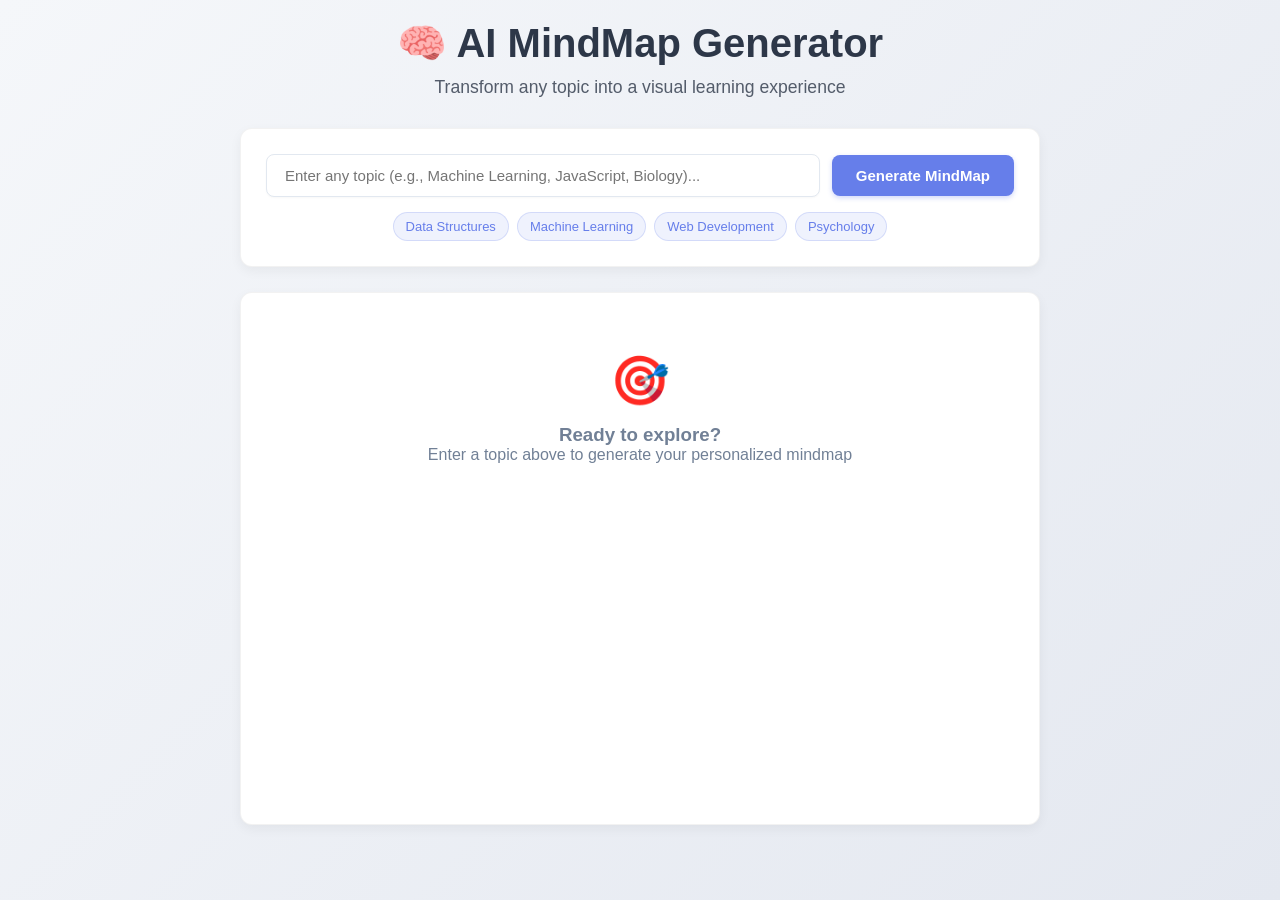
==== index.html @ 3cce8382 "default commit" ====
<!DOCTYPE html>
<html lang="en">
<head>
  
  <meta charset="UTF-8">
  <meta name="viewport" content="width=device-width, initial-scale=1.0">
  <title>AI MindMap Generator</title>
  <title>Pratik Date | Portfolio</title>
   <meta name="description" content="Official website of Pratik Date - showcasing projects, skills, and contact information.">
   <meta name="keywords" content="Pratik Date, Portfolio, Web Developer, Projects, Contact">
   <meta name="robots" content="index, follow">
   <meta name="author" content="Pratik Date">

  <link rel="stylesheet" href="style.css">
  <script src="https://d3js.org/d3.v7.min.js"></script>
  <script src="https://html2canvas.hertzen.com/dist/html2canvas.min.js"></script>
   <script src="script.js"></script>
  <meta name="google-site-verification" content="HMmuwfa1cDxRn2XttiLmvxPuq828xt9Ou_w1SPefj2E" />
</head>
<body>
  <div class="container">
    <div class="header">
      <h1>🧠 AI MindMap Generator</h1>
      <p>Transform any topic into a visual learning experience</p>
    </div>

    <div class="input-section">
      <div class="input-group">
        <input id="topicInput" type="text" placeholder="Enter any topic (e.g., Machine Learning, JavaScript, Biology)..." maxlength="100">
        <button class="btn btn-primary" onclick="generateMindMap()">
          <span id="generateText">Generate MindMap</span>
        </button>
      </div>
      
      <div class="suggestion-chips">
        <div class="chip" onclick="setTopic('Data Structures')">Data Structures</div>
        <div class="chip" onclick="setTopic('Machine Learning')">Machine Learning</div>
        <div class="chip" onclick="setTopic('Web Development')">Web Development</div>
        <div class="chip" onclick="setTopic('Psychology')">Psychology</div>
      </div>
    </div>

    <div class="mindmap-container">
      <div class="loading" id="loading">
        <div class="spinner"></div>
        <p>Generating your mindmap...</p>
      </div>
      
      <div class="empty-state" id="emptyState">
        <div style="font-size: 3rem; margin-bottom: 15px;">🎯</div>
        <h3>Ready to explore?</h3>
        <p>Enter a topic above to generate your personalized mindmap</p>
      </div>

      <div id="mindmap"></div>
      
      <div class="controls" id="controls" style="display: none;">
        <button class="btn btn-secondary" onclick="exportMindMap()">📥 Download PNG</button>
        <button class="btn btn-secondary" onclick="exportSVG()">📄 Download SVG</button>
        <button class="btn btn-secondary" onclick="toggleVideos()">🎥 Show All Videos</button>
      </div>
    </div>

    <div class="video-section" id="videoSection">
      <div class="video-header">
        <h2 id="videoSectionTitle">📺 Related Learning Videos</h2>
        <button class="close-btn" onclick="toggleVideos()">×</button>
      </div>
      <div class="video-grid" id="videoGrid"></div>
    </div>
  </div>

 
</body>
</html>
---- style.css ----
* {
      margin: 0;
      padding: 0;
      box-sizing: border-box;
    }

    body {
      font-family: 'Segoe UI', Tahoma, Geneva, Verdana, sans-serif;
      background: linear-gradient(135deg, #f5f7fa 0%, #e4e8f0 100%);
      min-height: 100vh;
      color: #333;
    }

    .container {
      max-width: 1200px;
      margin: 0 auto;
      padding: 20px;
    }

    .header {
      text-align: center;
      margin-bottom: 30px;
      color: #2d3748;
    }

    .header h1 {
      font-size: 2.5rem;
      font-weight: 700;
      margin-bottom: 10px;
    }

    .header p {
      font-size: 1.1rem;
      opacity: 0.8;
      margin-bottom: 20px;
    }

    .input-section {
      background: white;
      border-radius: 12px;
      padding: 25px;
      margin-bottom: 25px;
      box-shadow: 0 4px 12px rgba(0,0,0,0.05);
      border: 1px solid rgba(0,0,0,0.05);
      max-width: 800px;
      margin-left: auto;
      margin-right: auto;
    }

    .input-group {
      display: flex;
      gap: 12px;
      align-items: center;
      justify-content: center;
      flex-wrap: wrap;
    }

    #topicInput {
      flex: 1;
      min-width: 250px;
      padding: 12px 18px;
      border: 1px solid #e2e8f0;
      border-radius: 8px;
      font-size: 15px;
      outline: none;
      transition: all 0.2s ease;
      background: white;
      box-shadow: 0 1px 2px rgba(0,0,0,0.03);
    }

    #topicInput:focus {
      border-color: #667eea;
      box-shadow: 0 0 0 3px rgba(102, 126, 234, 0.1);
    }

    .btn {
      padding: 12px 24px;
      border: none;
      border-radius: 8px;
      font-size: 15px;
      font-weight: 600;
      cursor: pointer;
      transition: all 0.2s ease;
      position: relative;
      overflow: hidden;
    }

    .btn-primary {
      background: #667eea;
      color: white;
      box-shadow: 0 2px 5px rgba(102, 126, 234, 0.3);
    }

    .btn-primary:hover {
      background: #5a67d8;
      transform: translateY(-1px);
      box-shadow: 0 4px 8px rgba(102, 126, 234, 0.3);
    }

    .btn-secondary {
      background: #48bb78;
      color: white;
      box-shadow: 0 2px 5px rgba(72, 187, 120, 0.3);
    }

    .btn-secondary:hover {
      background: #38a169;
      transform: translateY(-1px);
      box-shadow: 0 4px 8px rgba(72, 187, 120, 0.3);
    }

    .btn:disabled {
      opacity: 0.6;
      cursor: not-allowed;
      transform: none !important;
    }

    .mindmap-container {
      background: white;
      border-radius: 12px;
      padding: 20px;
      box-shadow: 0 4px 12px rgba(0,0,0,0.05);
      border: 1px solid rgba(0,0,0,0.05);
      min-height: 300px;
      display: flex;
      flex-direction: column;
      align-items: center;
      max-width: 800px;
      margin-left: auto;
      margin-right: auto;
      position: relative;
      overflow: hidden;
    }

    .loading {
      display: none;
      text-align: center;
      padding: 30px;
    }

    .spinner {
      width: 40px;
      height: 40px;
      border: 3px solid #f3f3f3;
      border-top: 3px solid #667eea;
      border-radius: 50%;
      animation: spin 1s linear infinite;
      margin: 0 auto 15px;
    }

    @keyframes spin {
      0% { transform: rotate(0deg); }
      100% { transform: rotate(360deg); }
    }

    #mindmap {
      width: 100%;
      height: 100%;
      min-height: 300px;
      display: flex;
      justify-content: center;
      align-items: center;
    }

    .mindmap-svg {
      border-radius: 8px;
      background: white;
      overflow: visible;
      max-width: 100%;
    }

    .node rect {
      filter: drop-shadow(1px 1px 3px rgba(0,0,0,0.1));
      transition: all 0.2s ease;
    }

    .node rect:hover {
      filter: drop-shadow(2px 2px 5px rgba(0,0,0,0.15));
    }

    .node text {
      font-size: 13px;
      font-weight: 600;
      fill: #333;
      pointer-events: none;
    }

    .central-node rect {
      fill: #667eea;
    }

    .subtopic-node rect {
      fill: #48bb78;
    }

    .link {
      stroke: #667eea;
      stroke-width: 2;
      opacity: 0.6;
      fill: none;
    }

    .controls {
      display: flex;
      gap: 10px;
      margin-top: 15px;
      flex-wrap: wrap;
      justify-content: center;
    }

    .video-section {
      margin-top: 30px;
      display: none;
      max-width: 800px;
      margin-left: auto;
      margin-right: auto;
    }

    .video-grid {
      display: grid;
      grid-template-columns: repeat(auto-fit, minmax(250px, 1fr));
      gap: 15px;
      margin-top: 15px;
    }

    .video-card {
      background: white;
      border-radius: 8px;
      overflow: hidden;
      box-shadow: 0 2px 8px rgba(0,0,0,0.05);
      transition: transform 0.2s ease;
      border: 1px solid rgba(0,0,0,0.05);
    }

    .video-card:hover {
      transform: translateY(-3px);
      box-shadow: 0 4px 12px rgba(0,0,0,0.1);
    }

    .video-card h3 {
      padding: 12px;
      background: #667eea;
      color: white;
      margin: 0;
      font-size: 1rem;
    }

    .video-card iframe {
      width: 100%;
      height: 180px;
      border: none;
    }

    .empty-state {
      text-align: center;
      padding: 40px 20px;
      color: #718096;
    }

    .empty-state i {
      font-size: 3rem;
      margin-bottom: 15px;
      color: #cbd5e0;
    }

    .suggestion-chips {
      display: flex;
      gap: 8px;
      flex-wrap: wrap;
      justify-content: center;
      margin-top: 15px;
    }

    .chip {
      background: rgba(102, 126, 234, 0.1);
      color: #667eea;
      padding: 6px 12px;
      border-radius: 20px;
      font-size: 13px;
      cursor: pointer;
      transition: all 0.2s ease;
      border: 1px solid rgba(102, 126, 234, 0.2);
    }

    .chip:hover {
      background: rgba(102, 126, 234, 0.2);
      transform: translateY(-1px);
    }

    .video-header {
      display: flex;
      justify-content: space-between;
      align-items: center;
      margin-bottom: 15px;
    }

    .video-header h2 {
      color: #2d3748;
      margin: 0;
    }

    .close-btn {
      background: #e53e3e;
      color: white;
      border: none;
      border-radius: 50%;
      width: 30px;
      height: 30px;
      display: flex;
      align-items: center;
      justify-content: center;
      cursor: pointer;
      transition: all 0.2s ease;
    }

    .close-btn:hover {
      background: #c53030;
      transform: scale(1.1);
    }

    @media (max-width: 768px) {
      .header h1 {
        font-size: 1.8rem;
      }
      
      .input-group {
        flex-direction: column;
        align-items: stretch;
      }
      
      #topicInput {
        min-width: auto;
      }
      
      .mindmap-container {
        padding: 15px;
      }
      
      .btn {
        width: 100%;
      }
    }
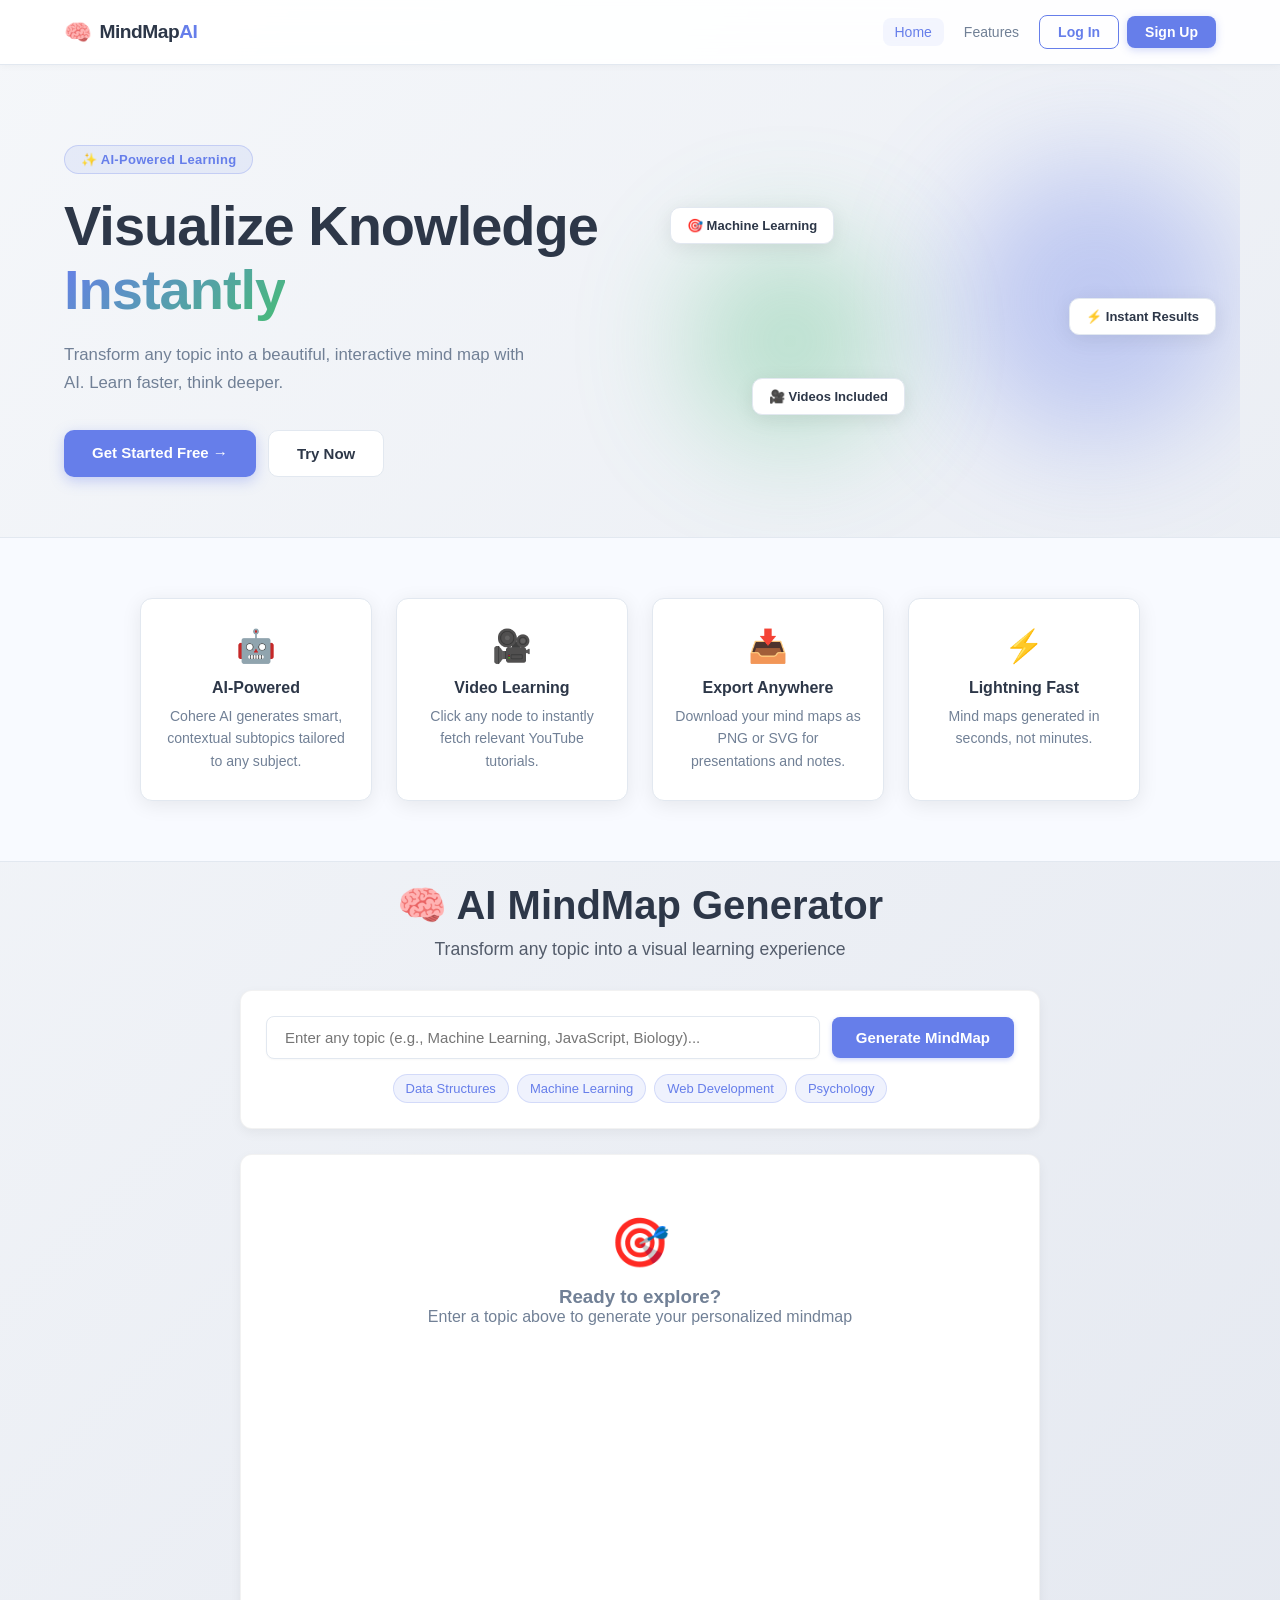
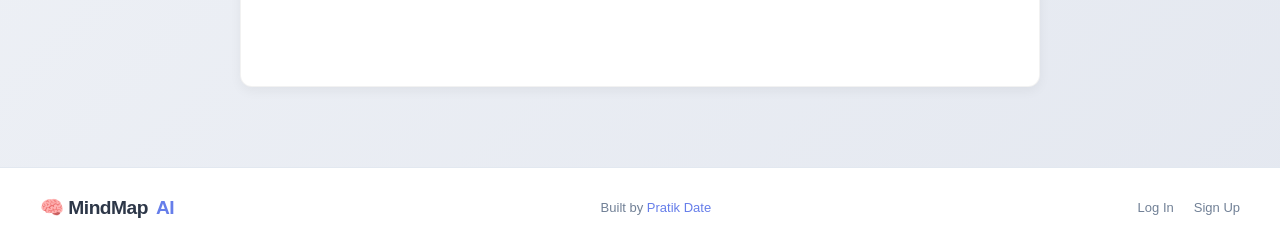
==== commit 8801e593: "update" ====
--- a/index.html
+++ b/index.html
@@ -1,24 +1,95 @@
 <!DOCTYPE html>
 <html lang="en">
 <head>
-  
   <meta charset="UTF-8">
   <meta name="viewport" content="width=device-width, initial-scale=1.0">
   <title>AI MindMap Generator</title>
-  <title>Pratik Date | Portfolio</title>
-   <meta name="description" content="Official website of Pratik Date - showcasing projects, skills, and contact information.">
-   <meta name="keywords" content="Pratik Date, Portfolio, Web Developer, Projects, Contact">
-   <meta name="robots" content="index, follow">
-   <meta name="author" content="Pratik Date">
-
+  <meta name="description" content="Official website of Pratik Date - showcasing projects, skills, and contact information.">
+  <meta name="keywords" content="Pratik Date, Portfolio, Web Developer, Projects, Contact">
+  <meta name="robots" content="index, follow">
+  <meta name="author" content="Pratik Date">
   <link rel="stylesheet" href="style.css">
+  <link rel="stylesheet" href="auth.css">
   <script src="https://d3js.org/d3.v7.min.js"></script>
   <script src="https://html2canvas.hertzen.com/dist/html2canvas.min.js"></script>
-   <script src="script.js"></script>
+  <script src="script.js" defer></script>
   <meta name="google-site-verification" content="HMmuwfa1cDxRn2XttiLmvxPuq828xt9Ou_w1SPefj2E" />
 </head>
 <body>
-  <div class="container">
+
+  <!-- NAVBAR -->
+  <nav class="navbar">
+    <div class="nav-inner">
+      <a href="index.html" class="nav-brand">
+        <span class="brand-icon">🧠</span>
+        <span class="brand-name">MindMap<span class="brand-accent">AI</span></span>
+      </a>
+      <div class="nav-links">
+        <a href="index.html" class="nav-link active">Home</a>
+        <a href="#features" class="nav-link">Features</a>
+        <a href="login.html" class="nav-btn nav-btn-outline">Log In</a>
+        <a href="register.html" class="nav-btn nav-btn-filled">Sign Up</a>
+      </div>
+      <button class="nav-hamburger" onclick="toggleMobileMenu()" aria-label="Menu">
+        <span></span><span></span><span></span>
+      </button>
+    </div>
+    <div class="nav-mobile" id="mobileMenu">
+      <a href="index.html" class="nav-link active">Home</a>
+      <a href="#features" class="nav-link">Features</a>
+      <a href="login.html" class="nav-btn nav-btn-outline">Log In</a>
+      <a href="register.html" class="nav-btn nav-btn-filled">Sign Up</a>
+    </div>
+  </nav>
+
+  <!-- HERO SECTION -->
+  <section class="hero-section">
+    <div class="hero-content">
+      <div class="hero-badge">✨ AI-Powered Learning</div>
+      <h1 class="hero-title">Visualize Knowledge<br><span class="hero-gradient">Instantly</span></h1>
+      <p class="hero-subtitle">Transform any topic into a beautiful, interactive mind map with AI. Learn faster, think deeper.</p>
+      <div class="hero-cta">
+        <a href="register.html" class="cta-primary">Get Started Free →</a>
+        <a href="#app" class="cta-secondary">Try Now</a>
+      </div>
+    </div>
+    <div class="hero-visual">
+      <div class="hero-orb hero-orb-1"></div>
+      <div class="hero-orb hero-orb-2"></div>
+      <div class="floating-card fc-1">🎯 Machine Learning</div>
+      <div class="floating-card fc-2">⚡ Instant Results</div>
+      <div class="floating-card fc-3">🎥 Videos Included</div>
+    </div>
+  </section>
+
+  <!-- FEATURES -->
+  <section class="features-section" id="features">
+    <div class="features-grid">
+      <div class="feature-card">
+        <div class="feature-icon">🤖</div>
+        <h3>AI-Powered</h3>
+        <p>Cohere AI generates smart, contextual subtopics tailored to any subject.</p>
+      </div>
+      <div class="feature-card">
+        <div class="feature-icon">🎥</div>
+        <h3>Video Learning</h3>
+        <p>Click any node to instantly fetch relevant YouTube tutorials.</p>
+      </div>
+      <div class="feature-card">
+        <div class="feature-icon">📥</div>
+        <h3>Export Anywhere</h3>
+        <p>Download your mind maps as PNG or SVG for presentations and notes.</p>
+      </div>
+      <div class="feature-card">
+        <div class="feature-icon">⚡</div>
+        <h3>Lightning Fast</h3>
+        <p>Mind maps generated in seconds, not minutes.</p>
+      </div>
+    </div>
+  </section>
+
+  <!-- APP SECTION -->
+  <div class="container" id="app">
     <div class="header">
       <h1>🧠 AI MindMap Generator</h1>
       <p>Transform any topic into a visual learning experience</p>
@@ -70,6 +141,22 @@
     </div>
   </div>
 
- 
+  <!-- FOOTER -->
+  <footer class="site-footer">
+    <div class="footer-inner">
+      <span class="nav-brand" style="text-decoration:none;">🧠 MindMap<span class="brand-accent">AI</span></span>
+      <p>Built by <a href="https://pratikdate.netlify.app" target="_blank">Pratik Date</a></p>
+      <div class="footer-links">
+        <a href="login.html">Log In</a>
+        <a href="register.html">Sign Up</a>
+      </div>
+    </div>
+  </footer>
+
+  <script>
+    function toggleMobileMenu() {
+      document.getElementById('mobileMenu').classList.toggle('open');
+    }
+  </script>
 </body>
-</html>+</html>
--- a/auth.css
+++ b/auth.css
@@ -0,0 +1,626 @@
+/* ============================================
+   auth.css — Navbar, Hero, Auth Pages, Footer
+   ============================================ */
+
+/* ---- CSS Variables ---- */
+:root {
+  --primary: #667eea;
+  --primary-dark: #5a67d8;
+  --green: #48bb78;
+  --green-dark: #38a169;
+  --text: #2d3748;
+  --text-light: #718096;
+  --border: #e2e8f0;
+  --radius: 12px;
+  --shadow: 0 4px 20px rgba(0,0,0,0.08);
+  --nav-height: 64px;
+}
+
+/* ============================================
+   NAVBAR
+   ============================================ */
+.navbar {
+  position: sticky;
+  top: 0;
+  z-index: 100;
+  background: rgba(255,255,255,0.92);
+  backdrop-filter: blur(14px);
+  -webkit-backdrop-filter: blur(14px);
+  border-bottom: 1px solid var(--border);
+  box-shadow: 0 1px 8px rgba(0,0,0,0.04);
+}
+
+.nav-inner {
+  max-width: 1200px;
+  margin: 0 auto;
+  padding: 0 24px;
+  height: var(--nav-height);
+  display: flex;
+  align-items: center;
+  justify-content: space-between;
+  gap: 16px;
+}
+
+.nav-brand {
+  display: flex;
+  align-items: center;
+  gap: 8px;
+  text-decoration: none;
+  font-weight: 800;
+  font-size: 1.2rem;
+  color: var(--text);
+  letter-spacing: -0.5px;
+}
+
+.brand-icon { font-size: 1.4rem; }
+.brand-accent { color: var(--primary); }
+
+.nav-links {
+  display: flex;
+  align-items: center;
+  gap: 8px;
+}
+
+.nav-link {
+  text-decoration: none;
+  color: var(--text-light);
+  font-size: 14px;
+  font-weight: 500;
+  padding: 6px 12px;
+  border-radius: 8px;
+  transition: color 0.2s, background 0.2s;
+}
+
+.nav-link:hover,
+.nav-link.active { color: var(--primary); background: rgba(102,126,234,0.07); }
+
+.nav-btn {
+  text-decoration: none;
+  font-size: 14px;
+  font-weight: 600;
+  padding: 8px 18px;
+  border-radius: 8px;
+  transition: all 0.2s;
+  cursor: pointer;
+  border: none;
+}
+
+.nav-btn-outline {
+  border: 1.5px solid var(--primary);
+  color: var(--primary);
+  background: transparent;
+}
+.nav-btn-outline:hover { background: rgba(102,126,234,0.08); }
+
+.nav-btn-filled {
+  background: var(--primary);
+  color: #fff;
+  box-shadow: 0 2px 8px rgba(102,126,234,0.3);
+}
+.nav-btn-filled:hover {
+  background: var(--primary-dark);
+  transform: translateY(-1px);
+  box-shadow: 0 4px 12px rgba(102,126,234,0.35);
+}
+
+.active-nav { ring: 2px solid var(--primary); }
+
+/* Hamburger */
+.nav-hamburger {
+  display: none;
+  flex-direction: column;
+  gap: 5px;
+  background: none;
+  border: none;
+  cursor: pointer;
+  padding: 6px;
+}
+.nav-hamburger span {
+  display: block;
+  width: 22px;
+  height: 2px;
+  background: var(--text);
+  border-radius: 2px;
+  transition: all 0.2s;
+}
+
+/* Mobile nav */
+.nav-mobile {
+  display: none;
+  flex-direction: column;
+  gap: 6px;
+  padding: 16px 24px;
+  background: #fff;
+  border-top: 1px solid var(--border);
+}
+.nav-mobile.open { display: flex; }
+.nav-mobile .nav-btn { text-align: center; }
+
+@media (max-width: 640px) {
+  .nav-links { display: none; }
+  .nav-hamburger { display: flex; }
+}
+
+/* ============================================
+   HERO SECTION
+   ============================================ */
+.hero-section {
+  max-width: 1200px;
+  margin: 0 auto;
+  padding: 80px 24px 60px;
+  display: flex;
+  align-items: center;
+  gap: 60px;
+  position: relative;
+  overflow: hidden;
+}
+
+.hero-content { flex: 1; }
+
+.hero-badge {
+  display: inline-block;
+  background: rgba(102,126,234,0.1);
+  color: var(--primary);
+  border: 1px solid rgba(102,126,234,0.25);
+  border-radius: 20px;
+  padding: 6px 16px;
+  font-size: 13px;
+  font-weight: 600;
+  margin-bottom: 20px;
+  letter-spacing: 0.3px;
+}
+
+.hero-title {
+  font-size: clamp(2rem, 5vw, 3.5rem);
+  font-weight: 800;
+  color: var(--text);
+  line-height: 1.15;
+  margin-bottom: 18px;
+  letter-spacing: -1px;
+}
+
+.hero-gradient {
+  background: linear-gradient(135deg, var(--primary), var(--green));
+  -webkit-background-clip: text;
+  -webkit-text-fill-color: transparent;
+  background-clip: text;
+}
+
+.hero-subtitle {
+  font-size: 1.05rem;
+  color: var(--text-light);
+  line-height: 1.7;
+  max-width: 480px;
+  margin-bottom: 32px;
+}
+
+.hero-cta {
+  display: flex;
+  gap: 12px;
+  flex-wrap: wrap;
+}
+
+.cta-primary {
+  display: inline-block;
+  background: var(--primary);
+  color: #fff;
+  text-decoration: none;
+  font-weight: 700;
+  padding: 14px 28px;
+  border-radius: 10px;
+  font-size: 15px;
+  box-shadow: 0 4px 14px rgba(102,126,234,0.35);
+  transition: all 0.2s;
+}
+.cta-primary:hover {
+  background: var(--primary-dark);
+  transform: translateY(-2px);
+  box-shadow: 0 6px 18px rgba(102,126,234,0.4);
+}
+
+.cta-secondary {
+  display: inline-block;
+  color: var(--text);
+  text-decoration: none;
+  font-weight: 600;
+  padding: 14px 28px;
+  border-radius: 10px;
+  font-size: 15px;
+  border: 1.5px solid var(--border);
+  background: #fff;
+  transition: all 0.2s;
+}
+.cta-secondary:hover { border-color: var(--primary); color: var(--primary); }
+
+/* Hero visual */
+.hero-visual {
+  flex: 1;
+  position: relative;
+  min-height: 260px;
+  display: flex;
+  align-items: center;
+  justify-content: center;
+}
+
+.hero-orb {
+  position: absolute;
+  border-radius: 50%;
+  filter: blur(60px);
+  opacity: 0.35;
+  pointer-events: none;
+}
+.hero-orb-1 {
+  width: 280px; height: 280px;
+  background: var(--primary);
+  top: -20px; right: -20px;
+  animation: pulse 4s ease-in-out infinite alternate;
+}
+.hero-orb-2 {
+  width: 200px; height: 200px;
+  background: var(--green);
+  bottom: 0; left: 20px;
+  animation: pulse 4s ease-in-out 1s infinite alternate;
+}
+
+@keyframes pulse {
+  from { transform: scale(1); opacity: 0.3; }
+  to   { transform: scale(1.12); opacity: 0.45; }
+}
+
+.floating-card {
+  position: absolute;
+  background: #fff;
+  border: 1px solid var(--border);
+  border-radius: 10px;
+  padding: 10px 16px;
+  font-size: 13px;
+  font-weight: 600;
+  color: var(--text);
+  box-shadow: var(--shadow);
+  animation: float 3s ease-in-out infinite alternate;
+}
+.fc-1 { top: 10%; left: 0; animation-delay: 0s; }
+.fc-2 { top: 45%; right: 0; animation-delay: 0.8s; }
+.fc-3 { bottom: 10%; left: 15%; animation-delay: 1.4s; }
+
+@keyframes float {
+  from { transform: translateY(0px); }
+  to   { transform: translateY(-10px); }
+}
+
+@media (max-width: 768px) {
+  .hero-section { flex-direction: column; padding: 48px 20px 40px; gap: 40px; }
+  .hero-visual { min-height: 180px; width: 100%; }
+}
+
+/* ============================================
+   FEATURES SECTION
+   ============================================ */
+.features-section {
+  background: #f8faff;
+  border-top: 1px solid var(--border);
+  border-bottom: 1px solid var(--border);
+  padding: 60px 24px;
+}
+
+.features-grid {
+  max-width: 1000px;
+  margin: 0 auto;
+  display: grid;
+  grid-template-columns: repeat(auto-fit, minmax(200px, 1fr));
+  gap: 24px;
+}
+
+.feature-card {
+  background: #fff;
+  border-radius: var(--radius);
+  padding: 28px 22px;
+  border: 1px solid var(--border);
+  box-shadow: var(--shadow);
+  text-align: center;
+  transition: transform 0.2s, box-shadow 0.2s;
+}
+.feature-card:hover {
+  transform: translateY(-4px);
+  box-shadow: 0 8px 28px rgba(0,0,0,0.1);
+}
+
+.feature-icon { font-size: 2rem; margin-bottom: 14px; }
+.feature-card h3 { font-size: 1rem; font-weight: 700; color: var(--text); margin-bottom: 8px; }
+.feature-card p { font-size: 0.88rem; color: var(--text-light); line-height: 1.6; }
+
+/* ============================================
+   FOOTER
+   ============================================ */
+.site-footer {
+  background: #fff;
+  border-top: 1px solid var(--border);
+  padding: 28px 24px;
+  margin-top: 60px;
+}
+.footer-inner {
+  max-width: 1200px;
+  margin: 0 auto;
+  display: flex;
+  align-items: center;
+  justify-content: space-between;
+  flex-wrap: wrap;
+  gap: 12px;
+}
+.footer-inner p { color: var(--text-light); font-size: 13px; }
+.footer-inner a { color: var(--primary); text-decoration: none; }
+.footer-links { display: flex; gap: 20px; }
+.footer-links a { color: var(--text-light); font-size: 13px; text-decoration: none; transition: color 0.2s; }
+.footer-links a:hover { color: var(--primary); }
+
+/* ============================================
+   AUTH PAGES (Login & Register)
+   ============================================ */
+.auth-body {
+  background: linear-gradient(135deg, #f5f7fa 0%, #e4e8f0 100%);
+  min-height: 100vh;
+}
+
+.auth-main {
+  display: flex;
+  align-items: center;
+  justify-content: center;
+  padding: 48px 16px;
+  min-height: calc(100vh - var(--nav-height));
+}
+
+.auth-card {
+  display: flex;
+  max-width: 900px;
+  width: 100%;
+  background: #fff;
+  border-radius: 20px;
+  overflow: hidden;
+  box-shadow: 0 12px 48px rgba(0,0,0,0.12);
+  border: 1px solid var(--border);
+}
+
+/* Left Panel */
+.auth-card-left {
+  flex: 0 0 320px;
+  background: linear-gradient(145deg, var(--primary) 0%, var(--primary-dark) 100%);
+  padding: 48px 36px;
+  color: #fff;
+  position: relative;
+  overflow: hidden;
+  display: flex;
+  align-items: center;
+}
+
+.auth-left-content { position: relative; z-index: 2; }
+.auth-left-icon { font-size: 3rem; margin-bottom: 20px; display: block; }
+
+.auth-card-left h2 {
+  font-size: 1.6rem;
+  font-weight: 800;
+  margin-bottom: 12px;
+  line-height: 1.2;
+}
+
+.auth-card-left p {
+  font-size: 0.9rem;
+  opacity: 0.85;
+  line-height: 1.65;
+  margin-bottom: 24px;
+}
+
+.auth-perks { list-style: none; display: flex; flex-direction: column; gap: 10px; }
+.auth-perks li { font-size: 0.88rem; opacity: 0.9; }
+
+/* Decorative orbs on left */
+.auth-left-orb {
+  position: absolute;
+  border-radius: 50%;
+  background: rgba(255,255,255,0.12);
+  pointer-events: none;
+}
+.auth-orb-1 { width: 200px; height: 200px; bottom: -60px; right: -60px; }
+.auth-orb-2 { width: 120px; height: 120px; top: -30px; right: 20px; }
+
+/* Right Panel */
+.auth-card-right {
+  flex: 1;
+  padding: 48px 44px;
+  display: flex;
+  flex-direction: column;
+  justify-content: center;
+}
+
+.auth-form-header { margin-bottom: 28px; }
+.auth-form-header h1 {
+  font-size: 1.75rem;
+  font-weight: 800;
+  color: var(--text);
+  margin-bottom: 6px;
+}
+.auth-form-header p { color: var(--text-light); font-size: 14px; }
+.auth-form-header a { color: var(--primary); font-weight: 600; text-decoration: none; }
+.auth-form-header a:hover { text-decoration: underline; }
+
+/* Form */
+.auth-form { display: flex; flex-direction: column; gap: 18px; }
+
+.form-row { display: grid; grid-template-columns: 1fr 1fr; gap: 16px; }
+
+.form-group { display: flex; flex-direction: column; gap: 6px; }
+.form-group label {
+  font-size: 13px;
+  font-weight: 600;
+  color: var(--text);
+  display: flex;
+  justify-content: space-between;
+  align-items: center;
+}
+
+.form-link-right { color: var(--primary); font-weight: 500; text-decoration: none; font-size: 12px; }
+.form-link-right:hover { text-decoration: underline; }
+.form-link { color: var(--primary); text-decoration: none; font-weight: 600; }
+
+.input-wrap {
+  position: relative;
+  display: flex;
+  align-items: center;
+}
+
+.input-wrap .input-icon {
+  position: absolute;
+  left: 12px;
+  font-size: 15px;
+  pointer-events: none;
+}
+
+.input-wrap input {
+  width: 100%;
+  padding: 11px 40px 11px 38px;
+  border: 1.5px solid var(--border);
+  border-radius: 9px;
+  font-size: 14px;
+  background: #fafafa;
+  color: var(--text);
+  transition: border-color 0.2s, box-shadow 0.2s;
+  outline: none;
+}
+
+.input-wrap input:focus {
+  border-color: var(--primary);
+  background: #fff;
+  box-shadow: 0 0 0 3px rgba(102,126,234,0.1);
+}
+
+.toggle-password {
+  position: absolute;
+  right: 10px;
+  background: none;
+  border: none;
+  cursor: pointer;
+  font-size: 15px;
+  padding: 4px;
+  opacity: 0.6;
+  transition: opacity 0.2s;
+}
+.toggle-password:hover { opacity: 1; }
+
+/* Password strength */
+.password-strength {
+  height: 4px;
+  background: #eee;
+  border-radius: 4px;
+  overflow: hidden;
+  margin-top: 6px;
+}
+.strength-fill {
+  height: 100%;
+  width: 0%;
+  border-radius: 4px;
+  transition: width 0.35s, background 0.35s;
+}
+.strength-label { font-size: 11px; font-weight: 600; margin-top: 3px; }
+
+/* Checkbox */
+.form-check { display: flex; align-items: flex-start; gap: 10px; }
+.form-check input[type="checkbox"] {
+  width: 16px; height: 16px;
+  margin-top: 2px;
+  accent-color: var(--primary);
+  flex-shrink: 0;
+}
+.form-check label { font-size: 13px; color: var(--text-light); line-height: 1.4; cursor: pointer; }
+
+/* Submit button */
+.auth-submit-btn {
+  width: 100%;
+  padding: 13px;
+  background: var(--primary);
+  color: #fff;
+  border: none;
+  border-radius: 9px;
+  font-size: 15px;
+  font-weight: 700;
+  cursor: pointer;
+  transition: all 0.2s;
+  display: flex;
+  align-items: center;
+  justify-content: center;
+  gap: 8px;
+  box-shadow: 0 4px 12px rgba(102,126,234,0.3);
+}
+.auth-submit-btn:hover:not(:disabled) {
+  background: var(--primary-dark);
+  transform: translateY(-1px);
+  box-shadow: 0 6px 16px rgba(102,126,234,0.38);
+}
+.auth-submit-btn:disabled { opacity: 0.7; cursor: not-allowed; }
+
+/* Spinner inside button */
+.btn-spinner {
+  display: inline-block;
+  width: 16px; height: 16px;
+  border: 2px solid rgba(255,255,255,0.4);
+  border-top-color: #fff;
+  border-radius: 50%;
+  animation: spin 0.8s linear infinite;
+}
+
+/* Divider */
+.auth-divider {
+  display: flex;
+  align-items: center;
+  gap: 12px;
+  color: var(--text-light);
+  font-size: 12px;
+}
+.auth-divider::before,
+.auth-divider::after {
+  content: '';
+  flex: 1;
+  height: 1px;
+  background: var(--border);
+}
+
+/* Social buttons */
+.social-btns { display: grid; grid-template-columns: 1fr 1fr; gap: 10px; }
+.social-btn {
+  display: flex;
+  align-items: center;
+  justify-content: center;
+  gap: 8px;
+  padding: 10px;
+  border: 1.5px solid var(--border);
+  border-radius: 9px;
+  background: #fff;
+  color: var(--text);
+  font-size: 13px;
+  font-weight: 600;
+  cursor: pointer;
+  transition: all 0.2s;
+}
+.social-btn:hover {
+  border-color: var(--primary);
+  background: rgba(102,126,234,0.04);
+  transform: translateY(-1px);
+}
+
+/* Auth message */
+.auth-message {
+  margin-top: 14px;
+  padding: 12px 16px;
+  border-radius: 9px;
+  font-size: 14px;
+  font-weight: 500;
+}
+.auth-message.success { background: #f0fff4; color: #276749; border: 1px solid #c6f6d5; }
+.auth-message.error   { background: #fff5f5; color: #9b2c2c; border: 1px solid #fed7d7; }
+
+/* ---- Responsive Auth Card ---- */
+@media (max-width: 700px) {
+  .auth-card { flex-direction: column; }
+  .auth-card-left { flex: none; padding: 32px 24px; }
+  .auth-card-right { padding: 32px 24px; }
+  .form-row { grid-template-columns: 1fr; }
+  .social-btns { grid-template-columns: 1fr; }
+}
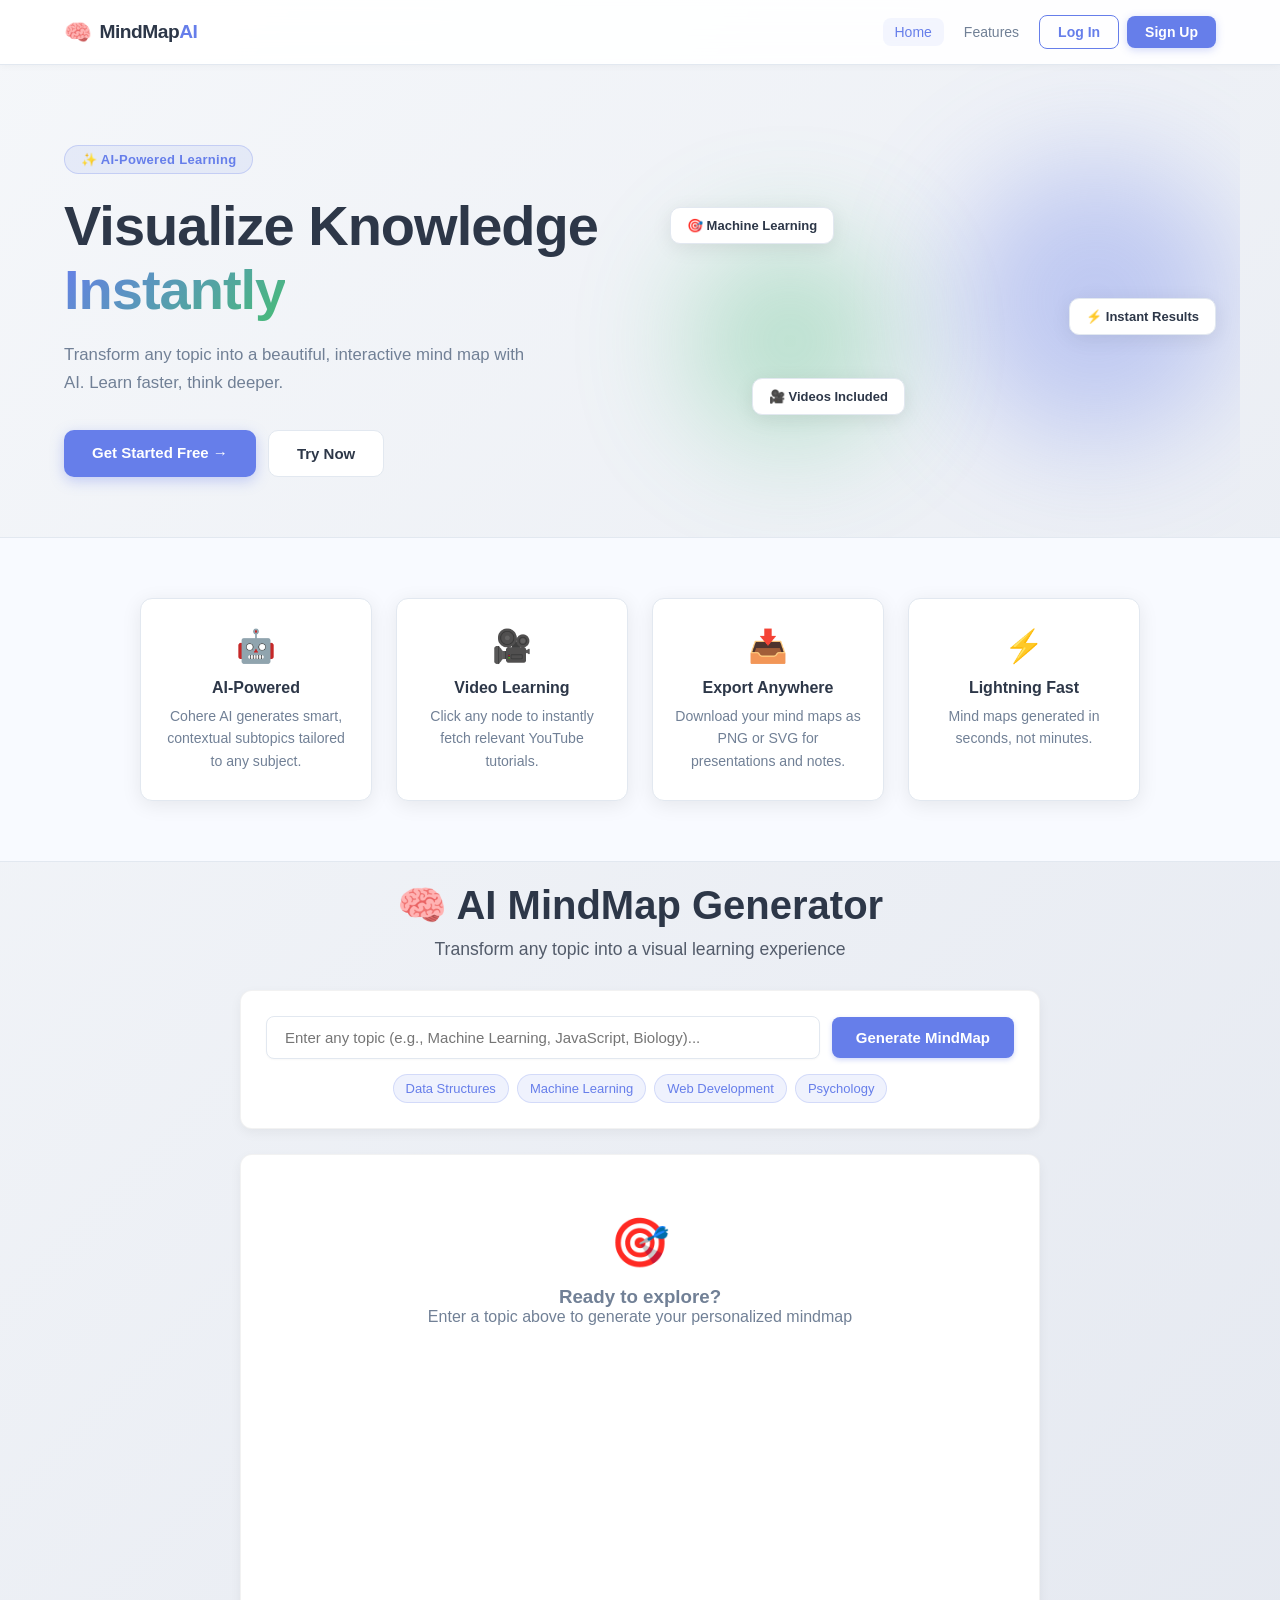
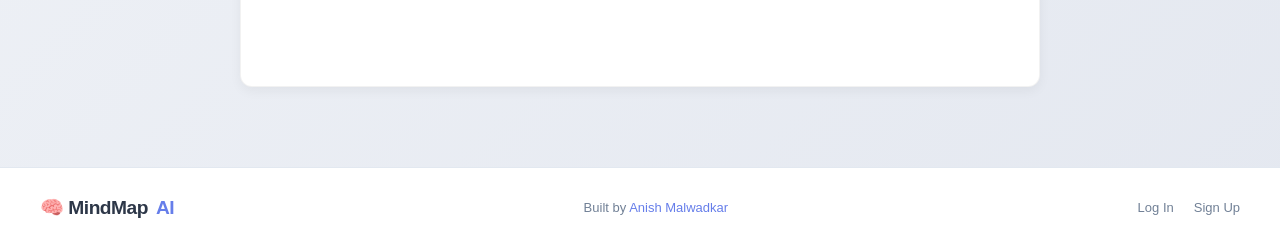
==== commit b3b1b118: "update index.html" ====
--- a/index.html
+++ b/index.html
@@ -145,7 +145,7 @@
   <footer class="site-footer">
     <div class="footer-inner">
       <span class="nav-brand" style="text-decoration:none;">🧠 MindMap<span class="brand-accent">AI</span></span>
-      <p>Built by <a href="https://pratikdate.netlify.app" target="_blank">Pratik Date</a></p>
+      <p>Built by <a href="https://anish-smd-project.netlify.app/" target="_blank">Anish Malwadkar</a></p>
       <div class="footer-links">
         <a href="login.html">Log In</a>
         <a href="register.html">Sign Up</a>
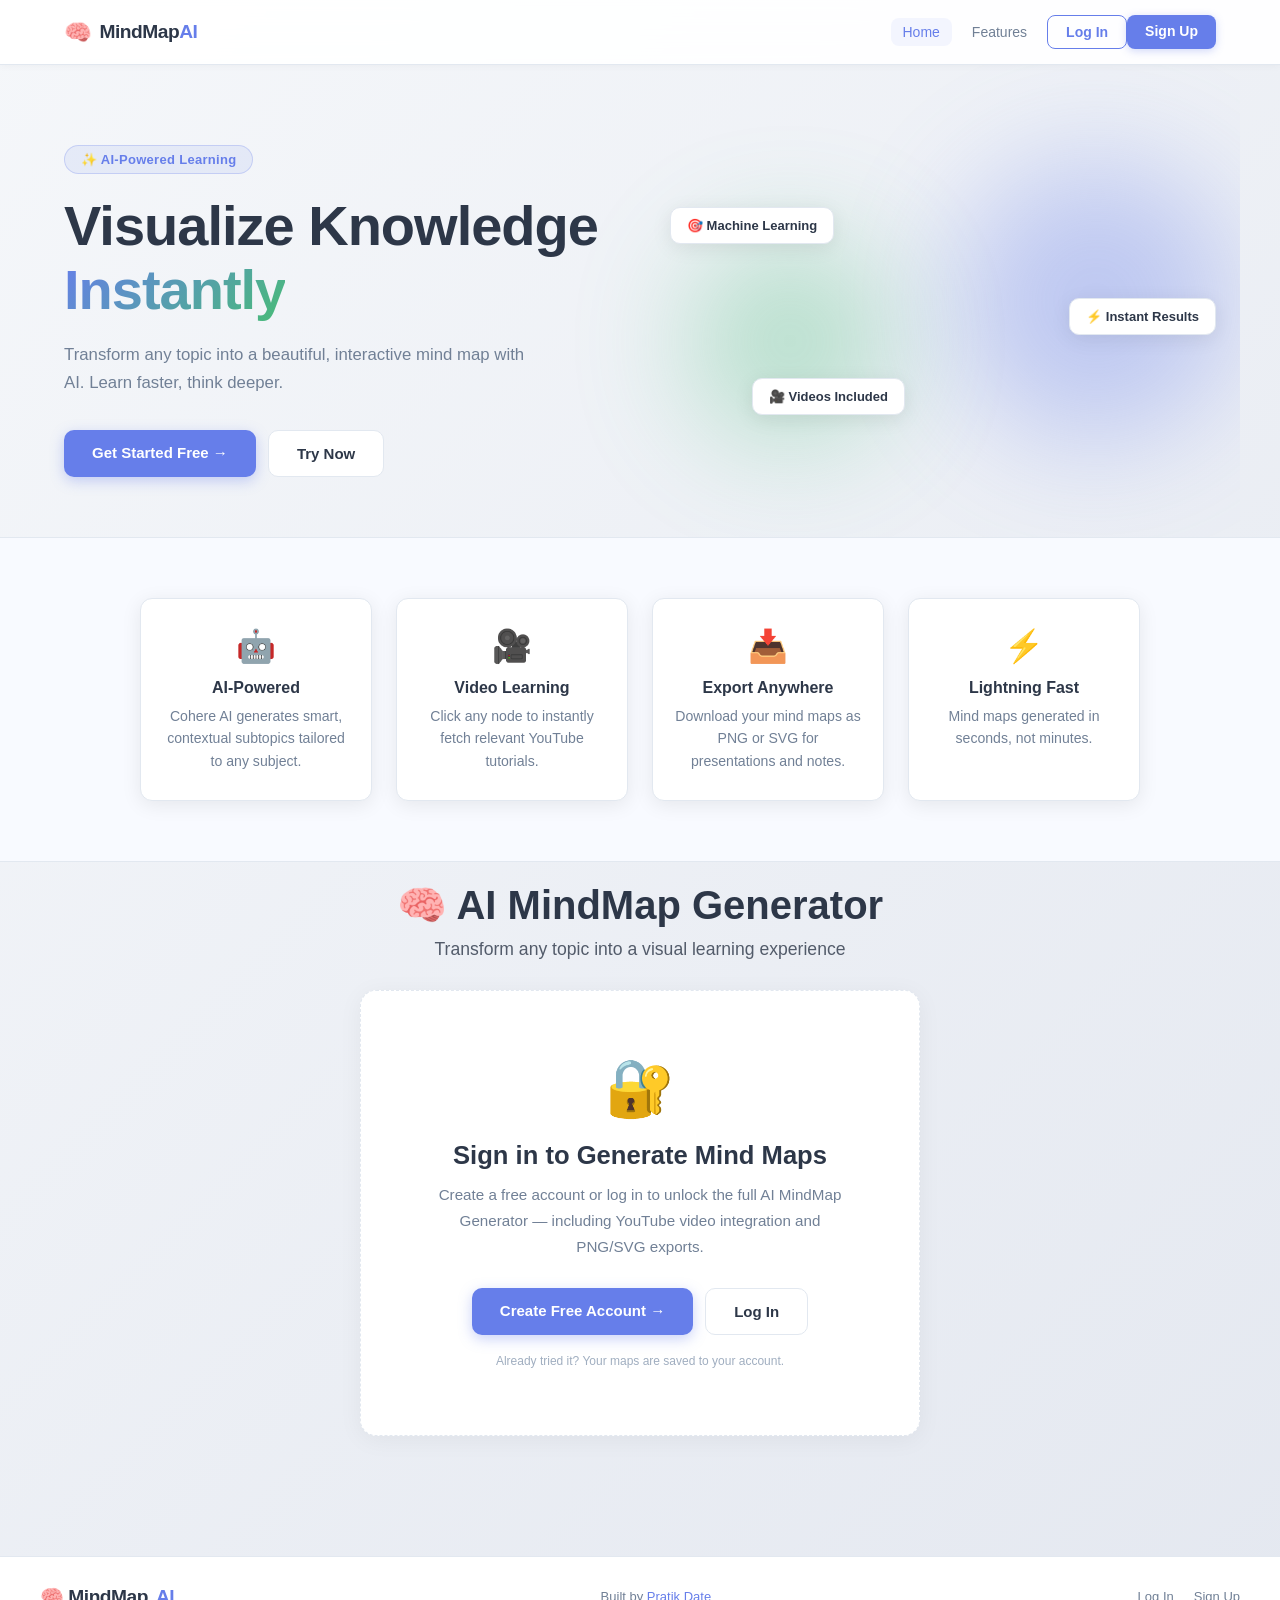
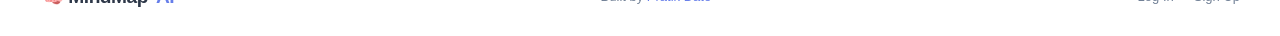
==== commit 8b32a1d2: "update files" ====
--- a/index.html
+++ b/index.html
@@ -24,11 +24,19 @@
         <span class="brand-icon">🧠</span>
         <span class="brand-name">MindMap<span class="brand-accent">AI</span></span>
       </a>
-      <div class="nav-links">
+      <div class="nav-links" id="navLinks">
         <a href="index.html" class="nav-link active">Home</a>
         <a href="#features" class="nav-link">Features</a>
-        <a href="login.html" class="nav-btn nav-btn-outline">Log In</a>
-        <a href="register.html" class="nav-btn nav-btn-filled">Sign Up</a>
+        <!-- Shown when logged OUT -->
+        <span id="navGuest">
+          <a href="login.html" class="nav-btn nav-btn-outline">Log In</a>
+          <a href="register.html" class="nav-btn nav-btn-filled">Sign Up</a>
+        </span>
+        <!-- Shown when logged IN -->
+        <span id="navUser" style="display:none; align-items:center; gap:10px;">
+          <span class="nav-user-badge" id="navUserName"></span>
+          <button class="nav-btn nav-btn-outline" onclick="logout()" style="cursor:pointer;">Log Out</button>
+        </span>
       </div>
       <button class="nav-hamburger" onclick="toggleMobileMenu()" aria-label="Menu">
         <span></span><span></span><span></span>
@@ -37,8 +45,13 @@
     <div class="nav-mobile" id="mobileMenu">
       <a href="index.html" class="nav-link active">Home</a>
       <a href="#features" class="nav-link">Features</a>
-      <a href="login.html" class="nav-btn nav-btn-outline">Log In</a>
-      <a href="register.html" class="nav-btn nav-btn-filled">Sign Up</a>
+      <span id="navGuestMobile">
+        <a href="login.html" class="nav-btn nav-btn-outline">Log In</a>
+        <a href="register.html" class="nav-btn nav-btn-filled">Sign Up</a>
+      </span>
+      <span id="navUserMobile" style="display:none;">
+        <button class="nav-btn nav-btn-outline" onclick="logout()" style="cursor:pointer;width:100%;">Log Out</button>
+      </span>
     </div>
   </nav>
 
@@ -95,49 +108,64 @@
       <p>Transform any topic into a visual learning experience</p>
     </div>
 
-    <div class="input-section">
-      <div class="input-group">
-        <input id="topicInput" type="text" placeholder="Enter any topic (e.g., Machine Learning, JavaScript, Biology)..." maxlength="100">
-        <button class="btn btn-primary" onclick="generateMindMap()">
-          <span id="generateText">Generate MindMap</span>
-        </button>
-      </div>
-      
-      <div class="suggestion-chips">
-        <div class="chip" onclick="setTopic('Data Structures')">Data Structures</div>
-        <div class="chip" onclick="setTopic('Machine Learning')">Machine Learning</div>
-        <div class="chip" onclick="setTopic('Web Development')">Web Development</div>
-        <div class="chip" onclick="setTopic('Psychology')">Psychology</div>
-      </div>
-    </div>
-
-    <div class="mindmap-container">
-      <div class="loading" id="loading">
-        <div class="spinner"></div>
-        <p>Generating your mindmap...</p>
-      </div>
-      
-      <div class="empty-state" id="emptyState">
-        <div style="font-size: 3rem; margin-bottom: 15px;">🎯</div>
-        <h3>Ready to explore?</h3>
-        <p>Enter a topic above to generate your personalized mindmap</p>
-      </div>
-
-      <div id="mindmap"></div>
-      
-      <div class="controls" id="controls" style="display: none;">
-        <button class="btn btn-secondary" onclick="exportMindMap()">📥 Download PNG</button>
-        <button class="btn btn-secondary" onclick="exportSVG()">📄 Download SVG</button>
-        <button class="btn btn-secondary" onclick="toggleVideos()">🎥 Show All Videos</button>
-      </div>
-    </div>
-
-    <div class="video-section" id="videoSection">
-      <div class="video-header">
-        <h2 id="videoSectionTitle">📺 Related Learning Videos</h2>
-        <button class="close-btn" onclick="toggleVideos()">×</button>
-      </div>
-      <div class="video-grid" id="videoGrid"></div>
+    <!-- AUTH GATE: shown when logged OUT -->
+    <div class="auth-gate" id="authGate">
+      <div class="gate-icon">🔐</div>
+      <h2>Sign in to Generate Mind Maps</h2>
+      <p>Create a free account or log in to unlock the full AI MindMap Generator — including YouTube video integration and PNG/SVG exports.</p>
+      <div class="gate-btns">
+        <a href="register.html" class="cta-primary">Create Free Account →</a>
+        <a href="login.html" class="cta-secondary">Log In</a>
+      </div>
+      <p class="gate-note">Already tried it? Your maps are saved to your account.</p>
+    </div>
+
+    <!-- APP CONTENT: shown when logged IN -->
+    <div id="appContent" style="display:none;">
+      <div class="input-section">
+        <div class="input-group">
+          <input id="topicInput" type="text" placeholder="Enter any topic (e.g., Machine Learning, JavaScript, Biology)..." maxlength="100">
+          <button class="btn btn-primary" onclick="generateMindMap()">
+            <span id="generateText">Generate MindMap</span>
+          </button>
+        </div>
+        
+        <div class="suggestion-chips">
+          <div class="chip" onclick="setTopic('Data Structures')">Data Structures</div>
+          <div class="chip" onclick="setTopic('Machine Learning')">Machine Learning</div>
+          <div class="chip" onclick="setTopic('Web Development')">Web Development</div>
+          <div class="chip" onclick="setTopic('Psychology')">Psychology</div>
+        </div>
+      </div>
+
+      <div class="mindmap-container">
+        <div class="loading" id="loading">
+          <div class="spinner"></div>
+          <p>Generating your mindmap...</p>
+        </div>
+        
+        <div class="empty-state" id="emptyState">
+          <div style="font-size: 3rem; margin-bottom: 15px;">🎯</div>
+          <h3>Ready to explore?</h3>
+          <p>Enter a topic above to generate your personalized mindmap</p>
+        </div>
+
+        <div id="mindmap"></div>
+        
+        <div class="controls" id="controls" style="display: none;">
+          <button class="btn btn-secondary" onclick="exportMindMap()">📥 Download PNG</button>
+          <button class="btn btn-secondary" onclick="exportSVG()">📄 Download SVG</button>
+          <button class="btn btn-secondary" onclick="toggleVideos()">🎥 Show All Videos</button>
+        </div>
+      </div>
+
+      <div class="video-section" id="videoSection">
+        <div class="video-header">
+          <h2 id="videoSectionTitle">📺 Related Learning Videos</h2>
+          <button class="close-btn" onclick="toggleVideos()">×</button>
+        </div>
+        <div class="video-grid" id="videoGrid"></div>
+      </div>
     </div>
   </div>
 
@@ -145,8 +173,8 @@
   <footer class="site-footer">
     <div class="footer-inner">
       <span class="nav-brand" style="text-decoration:none;">🧠 MindMap<span class="brand-accent">AI</span></span>
-      <p>Built by <a href="https://anish-smd-project.netlify.app/" target="_blank">Anish Malwadkar</a></p>
-      <div class="footer-links">
+      <p>Built by <a href="https://pratikdate.netlify.app" target="_blank">Pratik Date</a></p>
+      <div class="footer-links" id="footerLinks">
         <a href="login.html">Log In</a>
         <a href="register.html">Sign Up</a>
       </div>
@@ -154,9 +182,53 @@
   </footer>
 
   <script>
+    // ---- Auth State ----
+    function getUser() {
+      try { return JSON.parse(localStorage.getItem('mm_user')); } catch { return null; }
+    }
+
+    function logout() {
+      localStorage.removeItem('mm_user');
+      location.reload();
+    }
+
+    function applyAuthState() {
+      const user = getUser();
+      const navGuest = document.getElementById('navGuest');
+      const navUser  = document.getElementById('navUser');
+      const navGuestMobile = document.getElementById('navGuestMobile');
+      const navUserMobile  = document.getElementById('navUserMobile');
+      const authGate   = document.getElementById('authGate');
+      const appContent = document.getElementById('appContent');
+      const footerLinks = document.getElementById('footerLinks');
+
+      if (user) {
+        // Logged in
+        navGuest.style.display = 'none';
+        navUser.style.display  = 'flex';
+        document.getElementById('navUserName').textContent = '👋 ' + (user.firstName || user.email);
+        navGuestMobile.style.display = 'none';
+        navUserMobile.style.display  = 'block';
+        authGate.style.display   = 'none';
+        appContent.style.display = 'block';
+        footerLinks.innerHTML = `<button onclick="logout()" style="background:none;border:none;color:var(--text-light);font-size:13px;cursor:pointer;">Log Out</button>`;
+      } else {
+        // Logged out
+        navGuest.style.display = 'flex';
+        navUser.style.display  = 'none';
+        navGuestMobile.style.display = 'block';
+        navUserMobile.style.display  = 'none';
+        authGate.style.display   = 'flex';
+        appContent.style.display = 'none';
+      }
+    }
+
     function toggleMobileMenu() {
       document.getElementById('mobileMenu').classList.toggle('open');
     }
+
+    // Run on load
+    applyAuthState();
   </script>
 </body>
 </html>
--- a/auth.css
+++ b/auth.css
@@ -624,3 +624,72 @@
   .form-row { grid-template-columns: 1fr; }
   .social-btns { grid-template-columns: 1fr; }
 }
+
+/* ============================================
+   AUTH GATE (on index page when logged out)
+   ============================================ */
+.auth-gate {
+  display: flex;
+  flex-direction: column;
+  align-items: center;
+  text-align: center;
+  padding: 64px 24px;
+  background: #fff;
+  border-radius: 16px;
+  border: 1.5px dashed var(--border);
+  max-width: 560px;
+  margin: 0 auto 40px;
+  box-shadow: 0 4px 24px rgba(0,0,0,0.05);
+}
+
+.gate-icon {
+  font-size: 3.5rem;
+  margin-bottom: 20px;
+  animation: float 3s ease-in-out infinite alternate;
+}
+
+.auth-gate h2 {
+  font-size: 1.6rem;
+  font-weight: 800;
+  color: var(--text);
+  margin-bottom: 12px;
+}
+
+.auth-gate p {
+  color: var(--text-light);
+  font-size: 0.95rem;
+  line-height: 1.7;
+  max-width: 420px;
+  margin-bottom: 28px;
+}
+
+.gate-btns {
+  display: flex;
+  gap: 12px;
+  flex-wrap: wrap;
+  justify-content: center;
+  margin-bottom: 16px;
+}
+
+.gate-note {
+  font-size: 12px !important;
+  color: #a0aec0 !important;
+  margin-bottom: 0 !important;
+}
+
+/* ============================================
+   NAV USER BADGE
+   ============================================ */
+.nav-user-badge {
+  background: rgba(102,126,234,0.1);
+  color: var(--primary);
+  border: 1px solid rgba(102,126,234,0.2);
+  border-radius: 20px;
+  padding: 5px 14px;
+  font-size: 13px;
+  font-weight: 600;
+  white-space: nowrap;
+  max-width: 160px;
+  overflow: hidden;
+  text-overflow: ellipsis;
+}
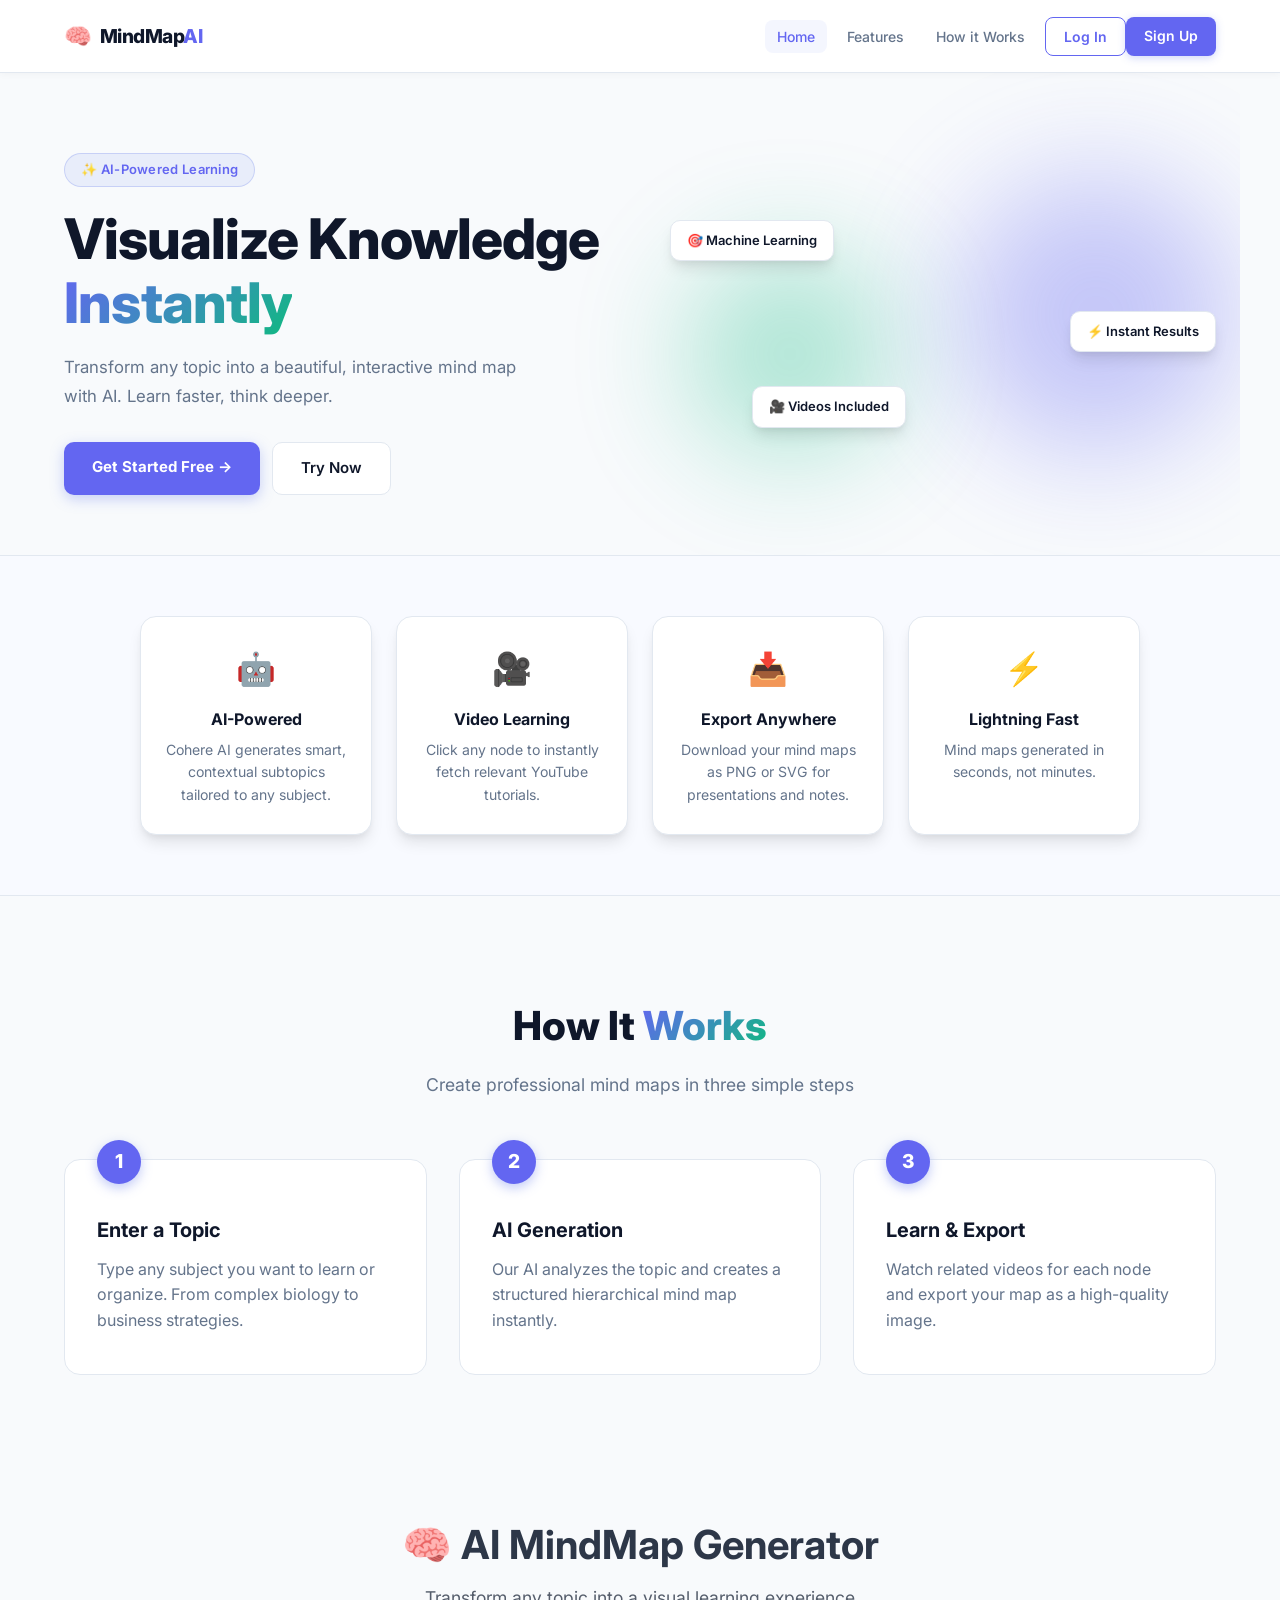
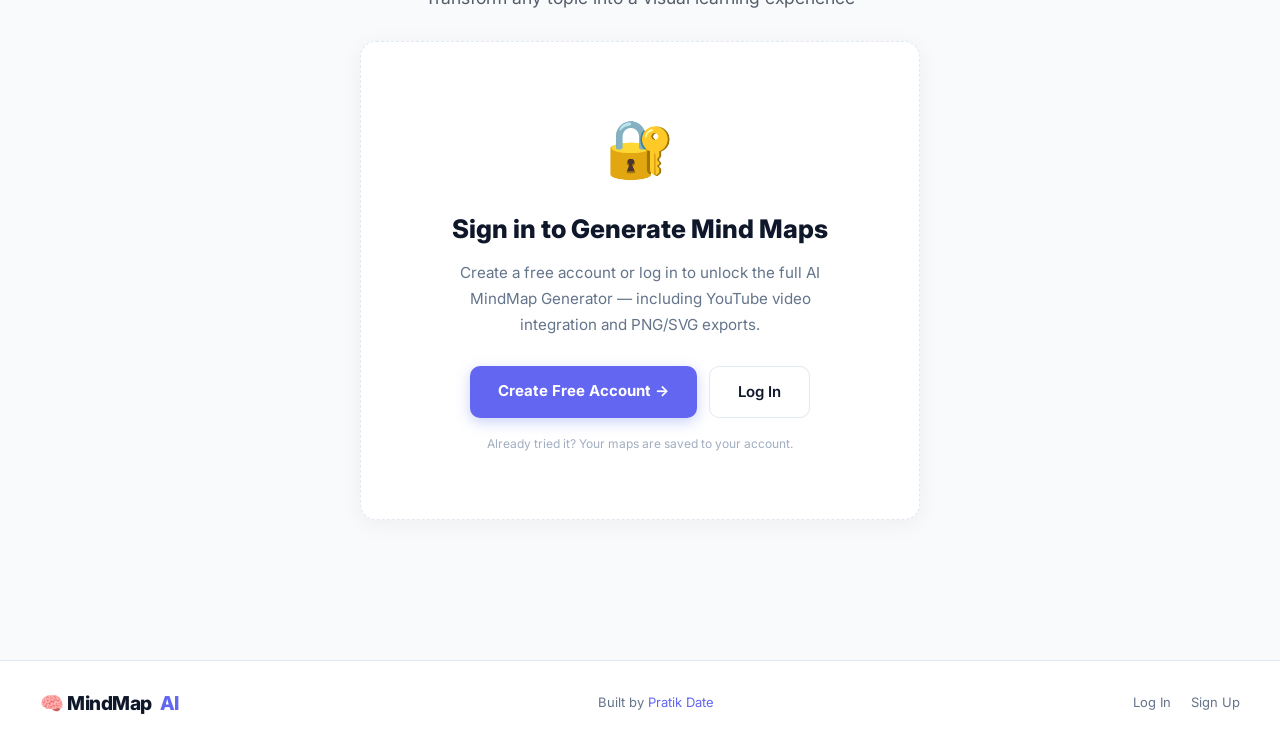
==== commit e4d058db: "update changes" ====
--- a/index.html
+++ b/index.html
@@ -27,6 +27,7 @@
       <div class="nav-links" id="navLinks">
         <a href="index.html" class="nav-link active">Home</a>
         <a href="#features" class="nav-link">Features</a>
+        <a href="#how-it-works" class="nav-link">How it Works</a>
         <!-- Shown when logged OUT -->
         <span id="navGuest">
           <a href="login.html" class="nav-btn nav-btn-outline">Log In</a>
@@ -45,6 +46,7 @@
     <div class="nav-mobile" id="mobileMenu">
       <a href="index.html" class="nav-link active">Home</a>
       <a href="#features" class="nav-link">Features</a>
+      <a href="#how-it-works" class="nav-link">How it Works</a>
       <span id="navGuestMobile">
         <a href="login.html" class="nav-btn nav-btn-outline">Log In</a>
         <a href="register.html" class="nav-btn nav-btn-filled">Sign Up</a>
@@ -97,6 +99,31 @@
         <div class="feature-icon">⚡</div>
         <h3>Lightning Fast</h3>
         <p>Mind maps generated in seconds, not minutes.</p>
+      </div>
+    </div>
+  </section>
+
+  <!-- HOW IT WORKS -->
+  <section class="how-it-works" id="how-it-works">
+    <div class="section-header">
+      <h2 class="section-title">How It <span class="hero-gradient">Works</span></h2>
+      <p class="section-subtitle">Create professional mind maps in three simple steps</p>
+    </div>
+    <div class="steps-grid">
+      <div class="step-card">
+        <div class="step-number">1</div>
+        <h3>Enter a Topic</h3>
+        <p>Type any subject you want to learn or organize. From complex biology to business strategies.</p>
+      </div>
+      <div class="step-card">
+        <div class="step-number">2</div>
+        <h3>AI Generation</h3>
+        <p>Our AI analyzes the topic and creates a structured hierarchical mind map instantly.</p>
+      </div>
+      <div class="step-card">
+        <div class="step-number">3</div>
+        <h3>Learn & Export</h3>
+        <p>Watch related videos for each node and export your map as a high-quality image.</p>
       </div>
     </div>
   </section>
--- a/style.css
+++ b/style.css
@@ -1,3 +1,5 @@
+@import url('https://fonts.googleapis.com/css2?family=Inter:wght@400;500;600;700;800&display=swap');
+
 * {
       margin: 0;
       padding: 0;
@@ -5,16 +7,17 @@
     }
 
     body {
-      font-family: 'Segoe UI', Tahoma, Geneva, Verdana, sans-serif;
-      background: linear-gradient(135deg, #f5f7fa 0%, #e4e8f0 100%);
+      font-family: 'Inter', -apple-system, BlinkMacSystemFont, 'Segoe UI', Roboto, sans-serif;
+      background: #f8fafc;
       min-height: 100vh;
-      color: #333;
+      color: #1e293b;
+      line-height: 1.5;
     }
 
     .container {
       max-width: 1200px;
       margin: 0 auto;
-      padding: 20px;
+      padding: 40px 20px;
     }
 
     .header {
@@ -86,27 +89,27 @@
     }
 
     .btn-primary {
-      background: #667eea;
+      background: #6366f1;
       color: white;
-      box-shadow: 0 2px 5px rgba(102, 126, 234, 0.3);
+      box-shadow: 0 4px 6px -1px rgba(99, 102, 241, 0.2);
     }
 
     .btn-primary:hover {
-      background: #5a67d8;
-      transform: translateY(-1px);
-      box-shadow: 0 4px 8px rgba(102, 126, 234, 0.3);
+      background: #4f46e5;
+      transform: translateY(-2px);
+      box-shadow: 0 10px 15px -3px rgba(99, 102, 241, 0.3);
     }
 
     .btn-secondary {
-      background: #48bb78;
+      background: #10b981;
       color: white;
-      box-shadow: 0 2px 5px rgba(72, 187, 120, 0.3);
+      box-shadow: 0 4px 6px -1px rgba(16, 185, 129, 0.2);
     }
 
     .btn-secondary:hover {
-      background: #38a169;
-      transform: translateY(-1px);
-      box-shadow: 0 4px 8px rgba(72, 187, 120, 0.3);
+      background: #059669;
+      transform: translateY(-2px);
+      box-shadow: 0 10px 15px -3px rgba(16, 185, 129, 0.3);
     }
 
     .btn:disabled {
--- a/auth.css
+++ b/auth.css
@@ -4,16 +4,16 @@
 
 /* ---- CSS Variables ---- */
 :root {
-  --primary: #667eea;
-  --primary-dark: #5a67d8;
-  --green: #48bb78;
-  --green-dark: #38a169;
-  --text: #2d3748;
-  --text-light: #718096;
+  --primary: #6366f1;
+  --primary-dark: #4f46e5;
+  --green: #10b981;
+  --green-dark: #059669;
+  --text: #0f172a;
+  --text-light: #64748b;
   --border: #e2e8f0;
-  --radius: 12px;
-  --shadow: 0 4px 20px rgba(0,0,0,0.08);
-  --nav-height: 64px;
+  --radius: 16px;
+  --shadow: 0 10px 15px -3px rgba(0, 0, 0, 0.1), 0 4px 6px -2px rgba(0, 0, 0, 0.05);
+  --nav-height: 72px;
 }
 
 /* ============================================
@@ -328,6 +328,86 @@
 .feature-icon { font-size: 2rem; margin-bottom: 14px; }
 .feature-card h3 { font-size: 1rem; font-weight: 700; color: var(--text); margin-bottom: 8px; }
 .feature-card p { font-size: 0.88rem; color: var(--text-light); line-height: 1.6; }
+
+/* ============================================
+   HOW IT WORKS
+   ============================================ */
+.how-it-works {
+  padding: 100px 24px;
+  max-width: 1200px;
+  margin: 0 auto;
+}
+
+.section-header {
+  text-align: center;
+  margin-bottom: 60px;
+}
+
+.section-title {
+  font-size: 2.5rem;
+  font-weight: 800;
+  margin-bottom: 16px;
+  color: var(--text);
+}
+
+.section-subtitle {
+  font-size: 1.1rem;
+  color: var(--text-light);
+  max-width: 600px;
+  margin: 0 auto;
+}
+
+.steps-grid {
+  display: grid;
+  grid-template-columns: repeat(3, 1fr);
+  gap: 32px;
+}
+
+.step-card {
+  padding: 40px 32px;
+  background: white;
+  border-radius: var(--radius);
+  border: 1px solid var(--border);
+  position: relative;
+  transition: transform 0.3s;
+}
+
+.step-card:hover {
+  transform: translateY(-10px);
+}
+
+.step-number {
+  position: absolute;
+  top: -20px;
+  left: 32px;
+  width: 44px;
+  height: 44px;
+  background: var(--primary);
+  color: white;
+  border-radius: 50%;
+  display: flex;
+  align-items: center;
+  justify-content: center;
+  font-weight: 800;
+  font-size: 1.2rem;
+  box-shadow: 0 4px 12px rgba(102,126,234,0.4);
+}
+
+.step-card h3 {
+  margin: 15px 0 12px;
+  font-size: 1.25rem;
+  color: var(--text);
+}
+
+.step-card p {
+  color: var(--text-light);
+  line-height: 1.6;
+}
+
+@media (max-width: 768px) {
+  .steps-grid { grid-template-columns: 1fr; gap: 48px; }
+  .section-title { font-size: 2rem; }
+}
 
 /* ============================================
    FOOTER
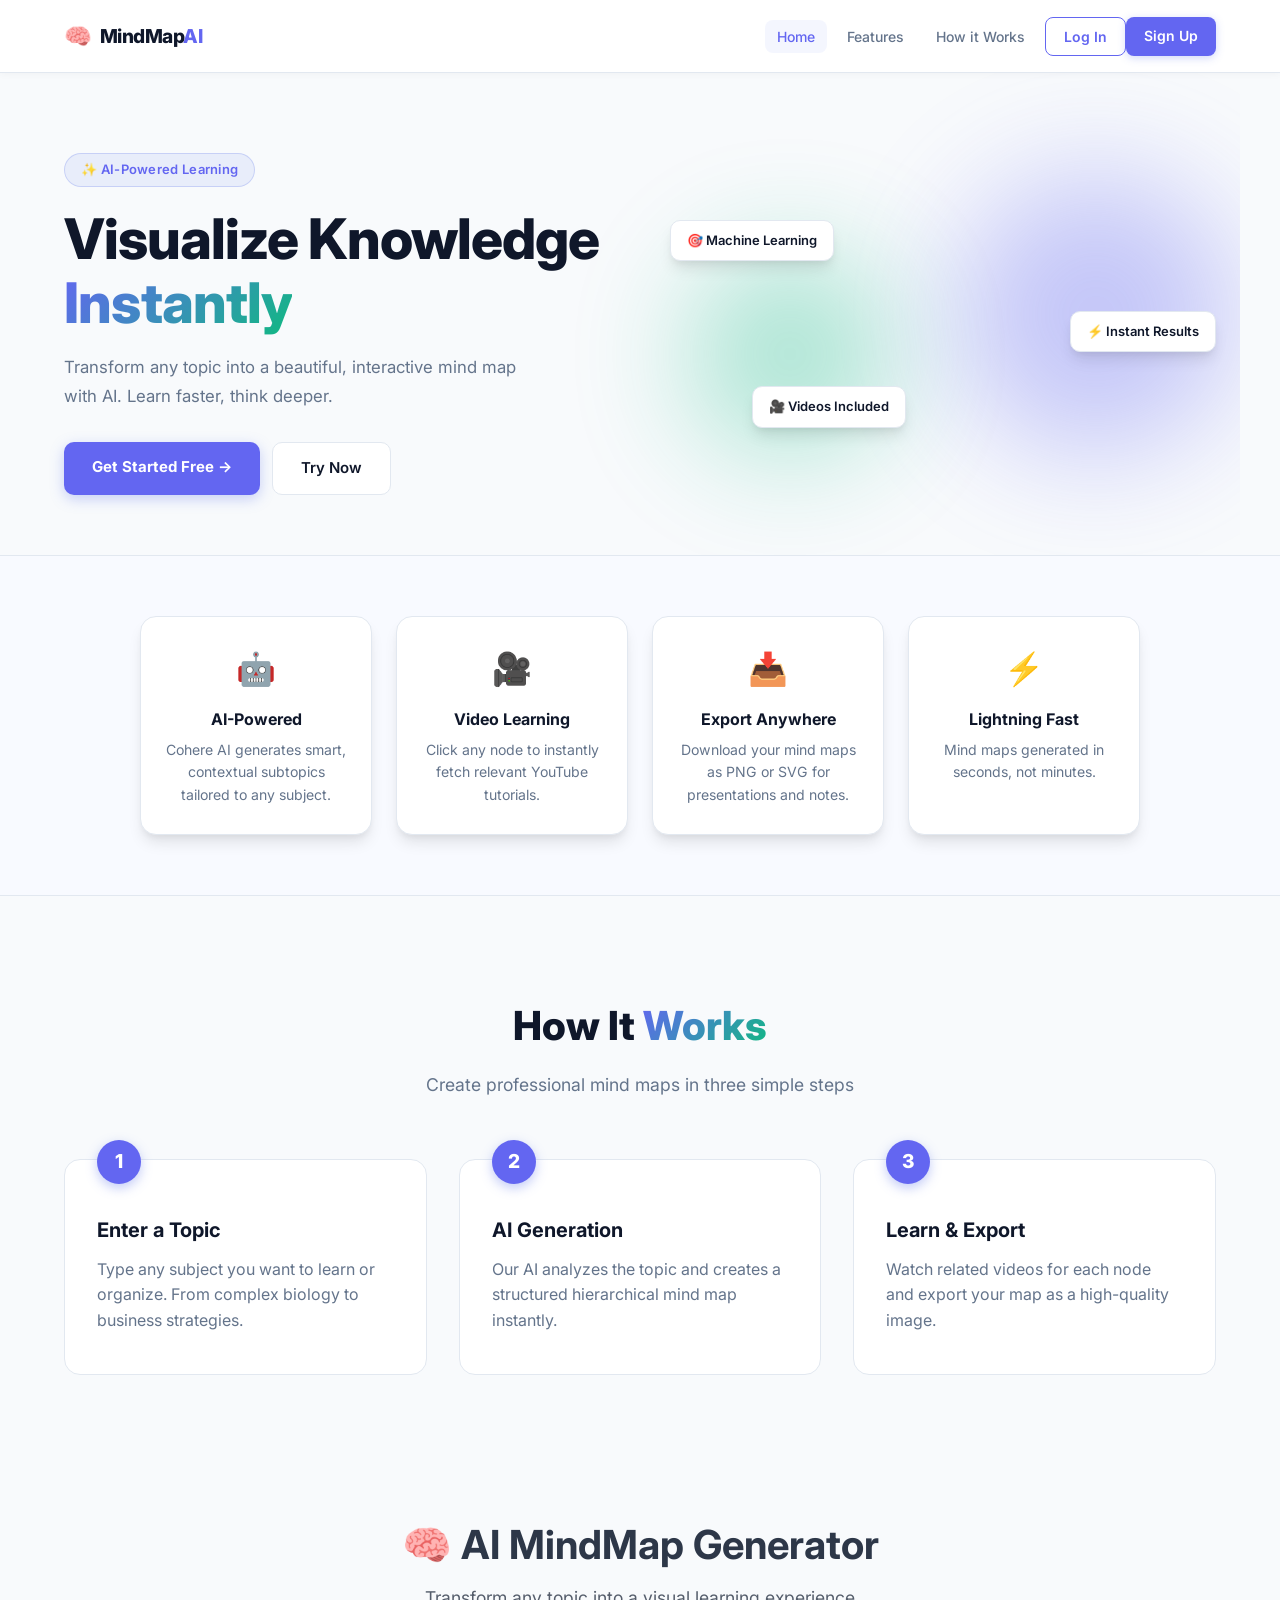
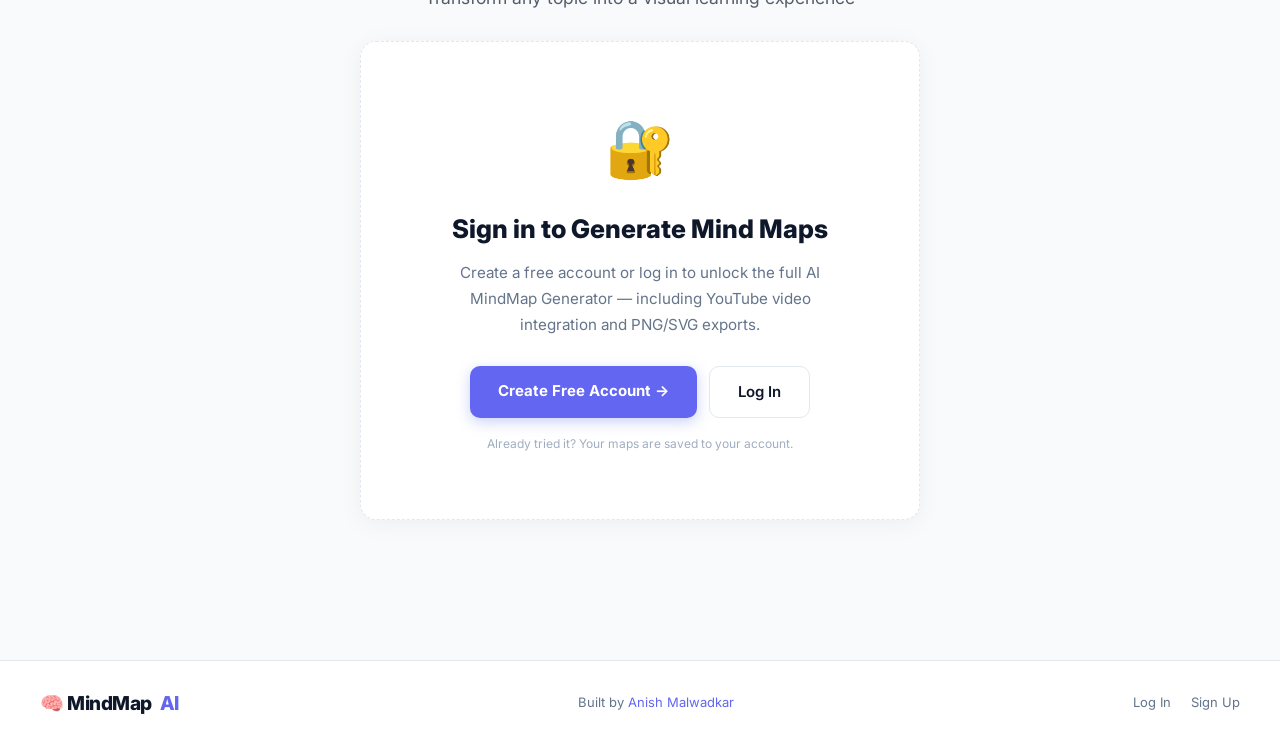
==== commit 2d3f42f4: "update" ====
--- a/index.html
+++ b/index.html
@@ -200,7 +200,7 @@
   <footer class="site-footer">
     <div class="footer-inner">
       <span class="nav-brand" style="text-decoration:none;">🧠 MindMap<span class="brand-accent">AI</span></span>
-      <p>Built by <a href="https://pratikdate.netlify.app" target="_blank">Pratik Date</a></p>
+      <p>Built by <a href="https://anish-smd-project.netlify.app/" target="_blank">Anish Malwadkar</a></p>
       <div class="footer-links" id="footerLinks">
         <a href="login.html">Log In</a>
         <a href="register.html">Sign Up</a>
